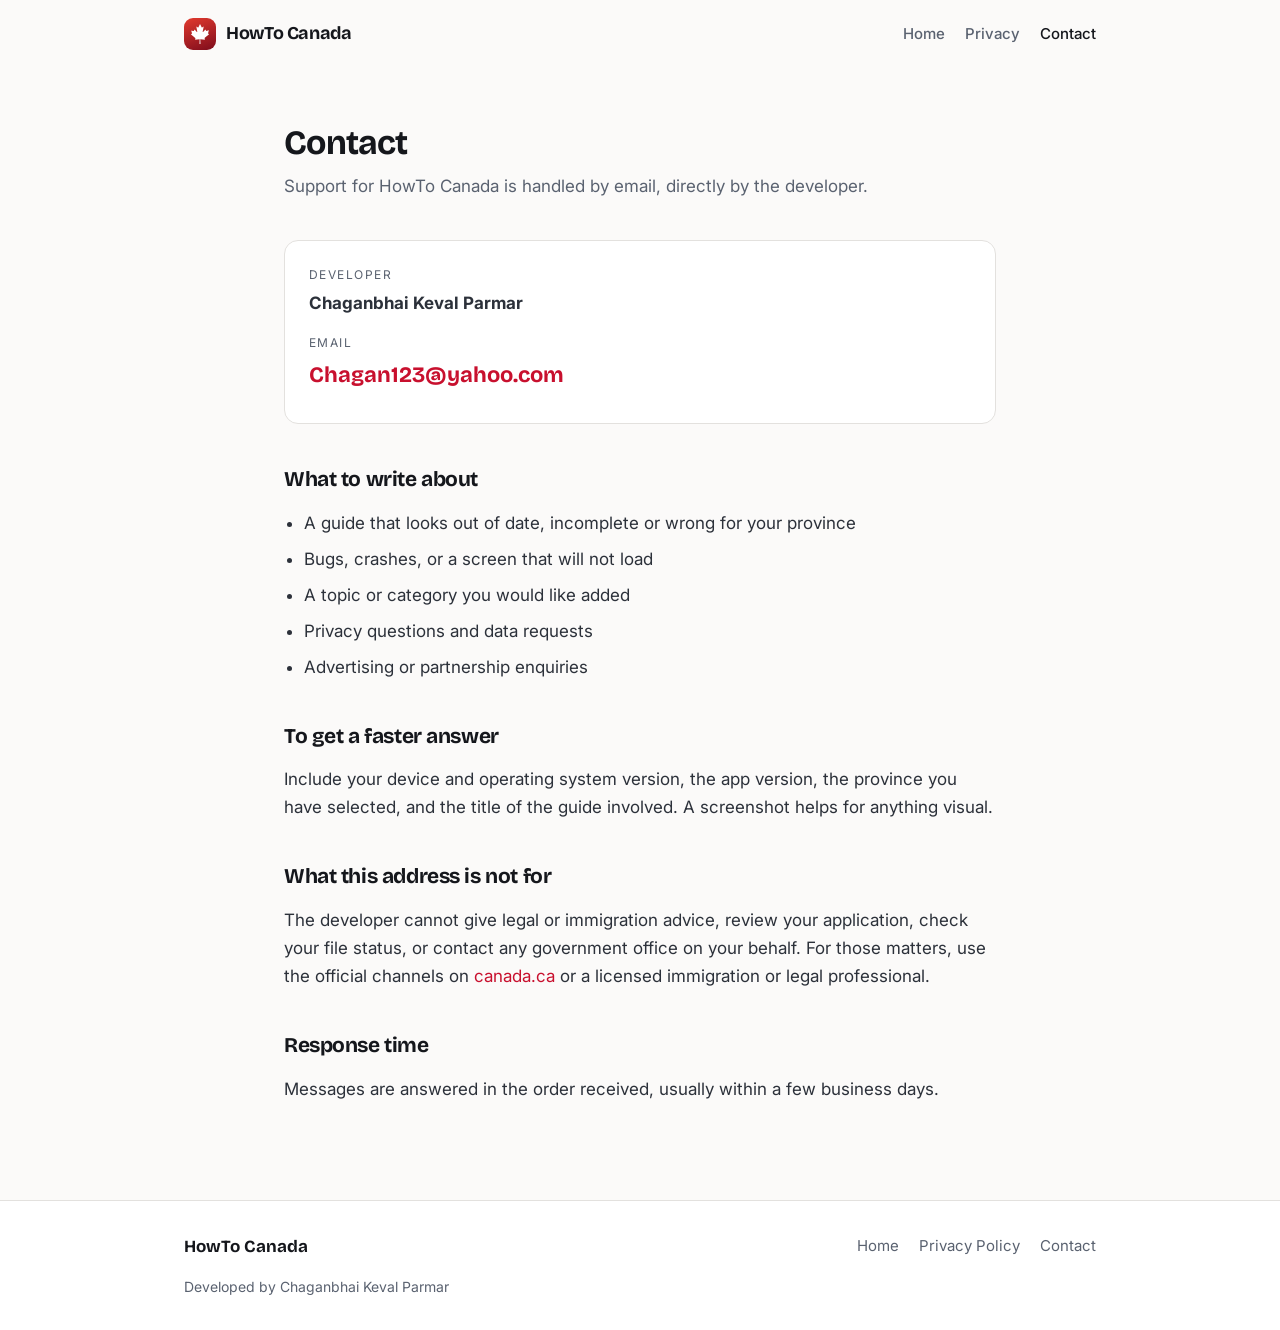
==== howtocanada/contact.html @ 1ece1f9c "Add files via upload" ====
<!DOCTYPE html>
<html lang="en">
<head>
<meta charset="utf-8">
<meta name="viewport" content="width=device-width, initial-scale=1">
<title>Contact — HowTo Canada</title>
<meta name="description" content="How to reach the developer of the HowTo Canada app.">
<link rel="icon" href="assets/favicon-32.png" sizes="32x32">
<link rel="icon" href="assets/favicon-192.png" sizes="192x192">
<link rel="apple-touch-icon" href="assets/apple-touch-icon-180.png">
<link rel="stylesheet" href="style.css">
</head>
<body>

<header class="topbar">
  <a class="brand" href="index.html">
    <span class="mark" aria-hidden="true">
      <svg viewBox="187.92 95.16 255.05 278.83"><path d="M201 232l-13.3 4.4 61.4 54c4.7 13.7-1.6 17.8-5.6 25l66.6-8.4-1.6 67 13.9-.3-3.1-66.6 66.7 8c-4.1-8.7-7.8-13.3-4-27.2l61.3-51-10.7-4c-8.8-6.8 3.8-32.6 5.6-48.9 0 0-35.7 12.3-38 5.8l-9.2-17.5-32.6 35.8c-3.5.9-5-.5-5.9-3.5l15-74.8-23.8 13.4q-3.2 1.3-5.2-2.2l-23-46-23.6 47.8q-2.8 2.5-5 .7L264 130.8l13.7 74.1c-1.1 3-3.7 3.8-6.7 2.2l-31.2-35.3c-4 6.5-6.8 17.1-12.2 19.5s-23.5-4.5-35.6-7c4.2 14.8 17 39.6 9 47.7"/></svg>
    </span>
    <span class="brandtext">HowTo&nbsp;Canada</span>
  </a>
  <nav>
    <a href="index.html">Home</a>
    <a href="privacy-policy.html">Privacy</a>
    <a href="contact.html" class="current">Contact</a>
  </nav>
</header>

<article class="page">

<h1>Contact</h1>
<p class="sub">Support for HowTo Canada is handled by email, directly by the developer.</p>

<div class="card">
  <p class="label">Developer</p>
  <p><strong>Chaganbhai Keval Parmar</strong></p>
  <p class="label" style="margin-top:16px">Email</p>
  <p class="mail"><a href="mailto:Chagan123@yahoo.com">Chagan123@yahoo.com</a></p>
</div>

<h2>What to write about</h2>
<ul>
  <li>A guide that looks out of date, incomplete or wrong for your province</li>
  <li>Bugs, crashes, or a screen that will not load</li>
  <li>A topic or category you would like added</li>
  <li>Privacy questions and data requests</li>
  <li>Advertising or partnership enquiries</li>
</ul>

<h2>To get a faster answer</h2>
<p>Include your device and operating system version, the app version, the province you have selected, and the title of the guide involved. A screenshot helps for anything visual.</p>

<h2>What this address is not for</h2>
<p>The developer cannot give legal or immigration advice, review your application, check your file status, or contact any government office on your behalf. For those matters, use the official channels on <a href="https://www.canada.ca" rel="noopener">canada.ca</a> or a licensed immigration or legal professional.</p>

<h2>Response time</h2>
<p>Messages are answered in the order received, usually within a few business days.</p>

</article>

<footer>
  <div class="foot-inner">
    <p class="foot-brand">HowTo Canada</p>
    <nav class="foot-nav">
      <a href="index.html">Home</a>
      <a href="privacy-policy.html">Privacy Policy</a>
      <a href="contact.html">Contact</a>
    </nav>
    <p class="foot-dev">Developed by Chaganbhai Keval Parmar</p>
  </div>
</footer>

</body>
</html>
---- howtocanada/style.css ----
@import url('https://fonts.googleapis.com/css2?family=Bricolage+Grotesque:opsz,wght@12..96,500;12..96,700;12..96,800&family=Inter:wght@400;500;600&display=swap');

:root{
  --red:#C8102E;
  --red-deep:#7E0C1C;
  --ink:#15171C;
  --slate:#5A6270;
  --paper:#FBFAF9;
  --line:#E3E1DE;
  --amber:#FFF5D6;
  --amber-ink:#7A5300;
  --wrap:960px;
}

*{box-sizing:border-box}
html{scroll-behavior:smooth}
body{
  margin:0;background:var(--paper);color:var(--ink);
  font-family:'Inter',system-ui,-apple-system,'Segoe UI',sans-serif;
  font-size:17px;line-height:1.65;-webkit-font-smoothing:antialiased;
}
h1,h2,h3{font-family:'Bricolage Grotesque','Inter',sans-serif;line-height:1.12;letter-spacing:-.02em;margin:0}
a{color:var(--red);text-decoration:none}
a:hover{text-decoration:underline}
a:focus-visible,button:focus-visible{outline:3px solid var(--red);outline-offset:3px;border-radius:4px}

/* header */
.topbar{
  display:flex;align-items:center;justify-content:space-between;gap:16px;
  max-width:var(--wrap);margin:0 auto;padding:18px 24px;
}
.brand{display:flex;align-items:center;gap:10px;color:var(--ink);font-weight:700}
.brand:hover{text-decoration:none}
.mark{width:32px;height:32px;border-radius:9px;background:linear-gradient(160deg,#E23A2E,var(--red-deep));display:grid;place-items:center;flex:none}
.mark svg{width:20px;height:20px;fill:#fff}
.brandtext{font-family:'Bricolage Grotesque',sans-serif;font-size:18px;letter-spacing:-.02em}
.topbar nav{display:flex;gap:20px;font-size:15px;font-weight:500}
.topbar nav a{color:var(--slate)}
.topbar nav a.current{color:var(--ink)}

/* hero */
.hero{background:linear-gradient(165deg,#D8291D 0%,var(--red) 45%,var(--red-deep) 100%);color:#fff;padding:72px 24px 64px}
.hero-inner{max-width:var(--wrap);margin:0 auto}
.eyebrow{margin:0 0 18px;font-size:13px;letter-spacing:.14em;text-transform:uppercase;color:rgba(255,255,255,.78);font-weight:600}
.hero h1{font-size:clamp(32px,5.4vw,54px);font-weight:800;max-width:17ch}
.lede{margin:22px 0 0;max-width:60ch;font-size:19px;color:rgba(255,255,255,.92)}
.stats{display:flex;flex-wrap:wrap;gap:36px;margin-top:40px;padding-top:28px;border-top:1px solid rgba(255,255,255,.25)}
.stats div{display:flex;flex-direction:column}
.stats b{font-family:'Bricolage Grotesque',sans-serif;font-size:30px;font-weight:700}
.stats span{font-size:13px;letter-spacing:.08em;text-transform:uppercase;color:rgba(255,255,255,.75)}

/* sections */
main{max-width:var(--wrap);margin:0 auto;padding:0 24px}
.band{padding:64px 0}
.band.alt{border-top:1px solid var(--line)}
.band h2,.notice h2,.page h1{font-size:clamp(24px,3.4vw,34px);font-weight:700}
.band h2{margin-bottom:32px}
.grid{display:grid;grid-template-columns:repeat(auto-fit,minmax(250px,1fr));gap:28px}
.grid h3{font-size:19px;font-weight:700;margin-bottom:8px}
.grid p{margin:0;color:var(--slate);font-size:16px}
.prose{max-width:64ch;color:var(--slate)}

.notice{max-width:var(--wrap);margin:0 auto 72px;padding:26px;background:var(--amber);border-radius:14px;}
.notice h2{font-size:18px;margin-bottom:8px;color:var(--amber-ink)}
.notice p{margin:0;color:var(--amber-ink);font-size:15.5px}
.notice a{color:var(--amber-ink);text-decoration:underline}

/* content pages */
.page{max-width:760px;margin:0 auto;padding:56px 24px 80px}
.page h1{margin-bottom:10px}
.page .sub{color:var(--slate);margin:0 0 40px}
.page h2{font-size:21px;font-weight:700;margin:44px 0 12px}
.page h3{font-size:17px;font-weight:700;margin:26px 0 8px}
.page p,.page li{color:#2C313A}
.page ul{padding-left:20px}
.page li{margin-bottom:8px}
.card{border:1px solid var(--line);border-radius:14px;padding:24px;background:#fff;margin:28px 0}
.card p{margin:0 0 6px}
.card .label{font-size:12px;letter-spacing:.12em;text-transform:uppercase;color:var(--slate);margin-bottom:4px}
.mail{font-family:'Bricolage Grotesque',sans-serif;font-size:22px;font-weight:700;word-break:break-all}

/* footer */
footer{border-top:1px solid var(--line);background:#fff}
.foot-inner{max-width:var(--wrap);margin:0 auto;padding:32px 24px;display:flex;flex-wrap:wrap;gap:14px 32px;align-items:center;justify-content:space-between}
.foot-brand{font-family:'Bricolage Grotesque',sans-serif;font-weight:700;margin:0}
.foot-nav{display:flex;gap:20px;font-size:15px}
.foot-nav a{color:var(--slate)}
.foot-dev{margin:0;font-size:14px;color:var(--slate);width:100%}

@media (prefers-reduced-motion:reduce){html{scroll-behavior:auto}*{animation:none!important;transition:none!important}}
@media (max-width:600px){
  .hero{padding:52px 20px 48px}
  .stats{gap:24px}
  body{font-size:16px}
}
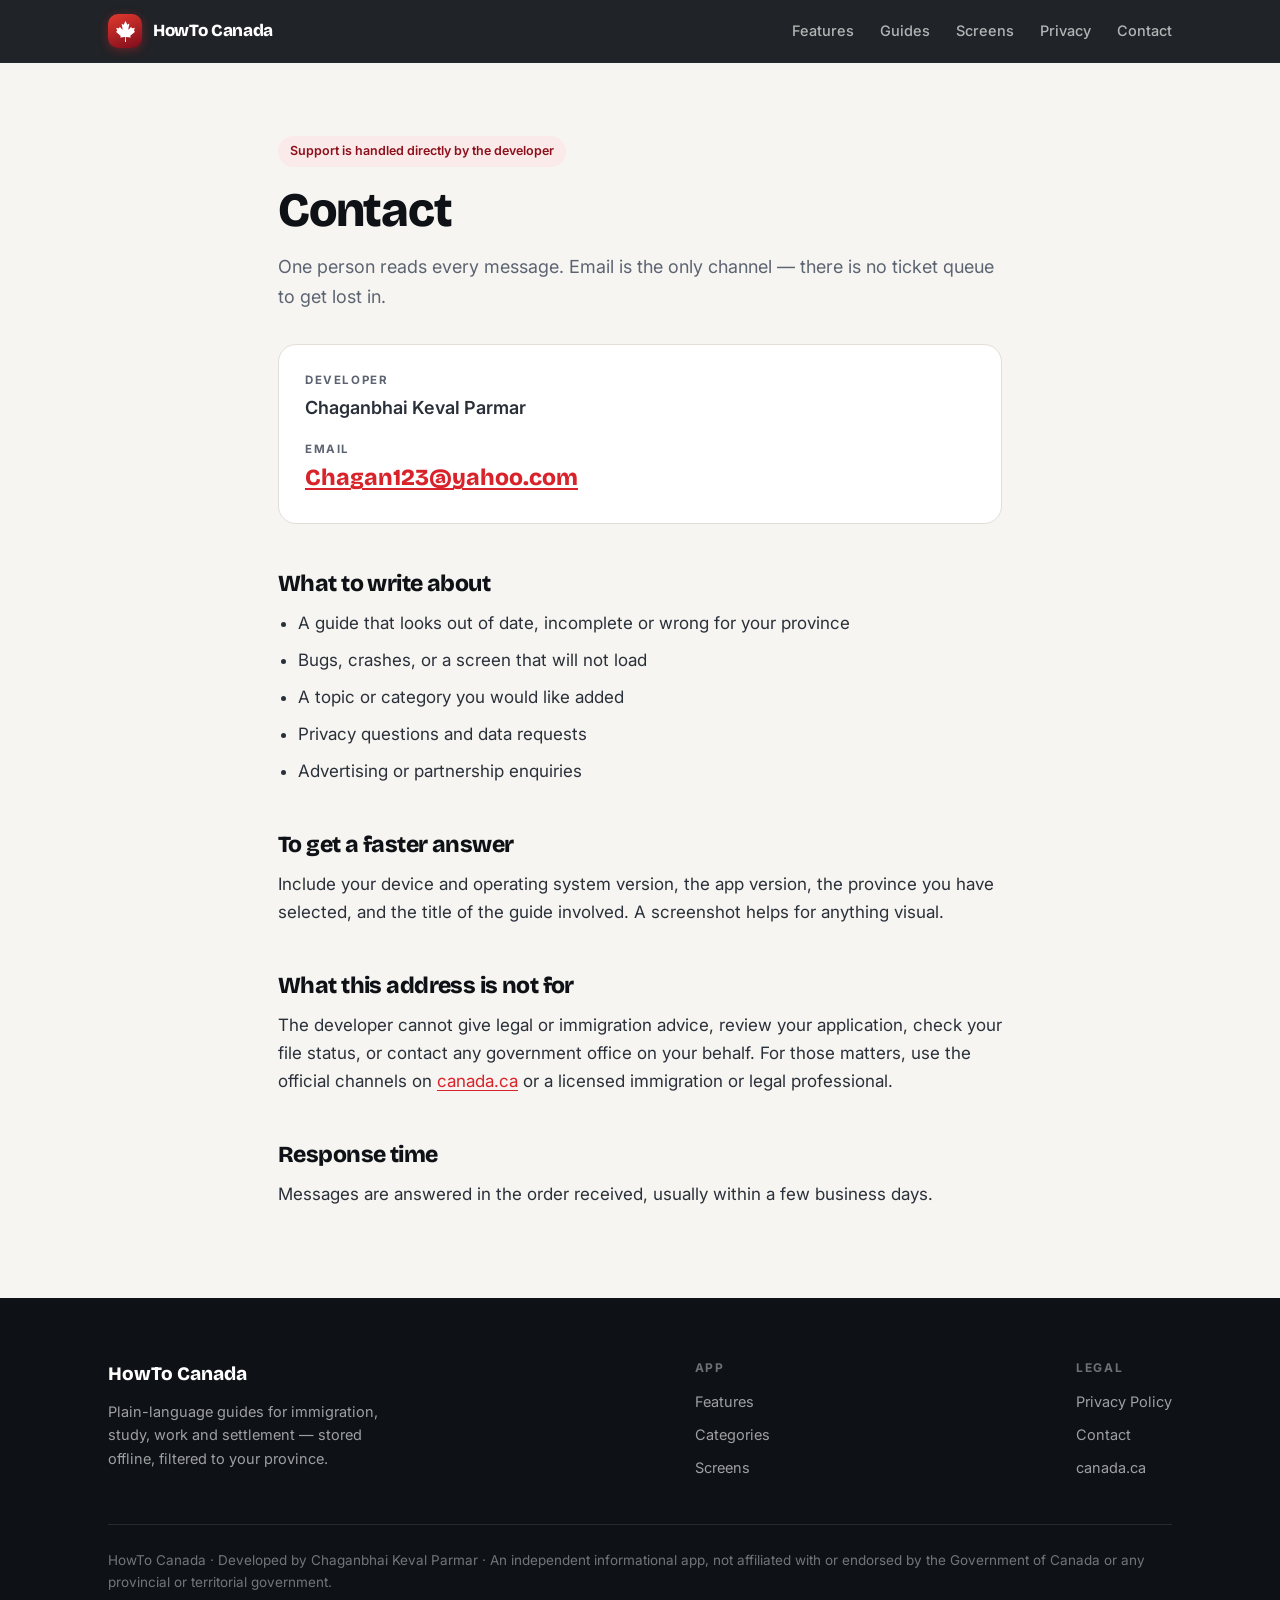
==== commit ccfa7c6d: "Add files via upload" ====
--- a/howtocanada/contact.html
+++ b/howtocanada/contact.html
@@ -5,36 +5,37 @@
 <meta name="viewport" content="width=device-width, initial-scale=1">
 <title>Contact — HowTo Canada</title>
 <meta name="description" content="How to reach the developer of the HowTo Canada app.">
+<meta name="theme-color" content="#0E1116">
 <link rel="icon" href="assets/favicon-32.png" sizes="32x32">
 <link rel="icon" href="assets/favicon-192.png" sizes="192x192">
 <link rel="apple-touch-icon" href="assets/apple-touch-icon-180.png">
 <link rel="stylesheet" href="style.css">
 </head>
 <body>
+<header class="nav">
+  <div class="nav-in">
+    <a class="brand" href="index.html">
+      <span class="mark" aria-hidden="true"><svg viewBox="187.92 95.16 255.05 278.83"><path d="M201 232l-13.3 4.4 61.4 54c4.7 13.7-1.6 17.8-5.6 25l66.6-8.4-1.6 67 13.9-.3-3.1-66.6 66.7 8c-4.1-8.7-7.8-13.3-4-27.2l61.3-51-10.7-4c-8.8-6.8 3.8-32.6 5.6-48.9 0 0-35.7 12.3-38 5.8l-9.2-17.5-32.6 35.8c-3.5.9-5-.5-5.9-3.5l15-74.8-23.8 13.4q-3.2 1.3-5.2-2.2l-23-46-23.6 47.8q-2.8 2.5-5 .7L264 130.8l13.7 74.1c-1.1 3-3.7 3.8-6.7 2.2l-31.2-35.3c-4 6.5-6.8 17.1-12.2 19.5s-23.5-4.5-35.6-7c4.2 14.8 17 39.6 9 47.7"/></svg></span>
+      <span class="brandtext">HowTo&nbsp;Canada</span>
+    </a>
+    <nav class="nav-links">
+      <a href="index.html#features">Features</a>
+      <a href="index.html#categories">Guides</a>
+      <a href="index.html#screens">Screens</a>
+      <a href="privacy-policy.html">Privacy</a>
+      <a href="contact.html">Contact</a>
+    </nav>
+  </div>
+</header>
+<article class="doc">
+<span class="tag">Support is handled directly by the developer</span>
+<h1>Contact</h1>
+<p class="sub">One person reads every message. Email is the only channel — there is no ticket queue to get lost in.</p>
 
-<header class="topbar">
-  <a class="brand" href="index.html">
-    <span class="mark" aria-hidden="true">
-      <svg viewBox="187.92 95.16 255.05 278.83"><path d="M201 232l-13.3 4.4 61.4 54c4.7 13.7-1.6 17.8-5.6 25l66.6-8.4-1.6 67 13.9-.3-3.1-66.6 66.7 8c-4.1-8.7-7.8-13.3-4-27.2l61.3-51-10.7-4c-8.8-6.8 3.8-32.6 5.6-48.9 0 0-35.7 12.3-38 5.8l-9.2-17.5-32.6 35.8c-3.5.9-5-.5-5.9-3.5l15-74.8-23.8 13.4q-3.2 1.3-5.2-2.2l-23-46-23.6 47.8q-2.8 2.5-5 .7L264 130.8l13.7 74.1c-1.1 3-3.7 3.8-6.7 2.2l-31.2-35.3c-4 6.5-6.8 17.1-12.2 19.5s-23.5-4.5-35.6-7c4.2 14.8 17 39.6 9 47.7"/></svg>
-    </span>
-    <span class="brandtext">HowTo&nbsp;Canada</span>
-  </a>
-  <nav>
-    <a href="index.html">Home</a>
-    <a href="privacy-policy.html">Privacy</a>
-    <a href="contact.html" class="current">Contact</a>
-  </nav>
-</header>
-
-<article class="page">
-
-<h1>Contact</h1>
-<p class="sub">Support for HowTo Canada is handled by email, directly by the developer.</p>
-
-<div class="card">
-  <p class="label">Developer</p>
-  <p><strong>Chaganbhai Keval Parmar</strong></p>
-  <p class="label" style="margin-top:16px">Email</p>
+<div class="docbox">
+  <p class="k">Developer</p>
+  <p class="v">Chaganbhai Keval Parmar</p>
+  <p class="k" style="margin-top:18px">Email</p>
   <p class="mail"><a href="mailto:Chagan123@yahoo.com">Chagan123@yahoo.com</a></p>
 </div>
 
@@ -55,20 +56,44 @@
 
 <h2>Response time</h2>
 <p>Messages are answered in the order received, usually within a few business days.</p>
-
 </article>
-
 <footer>
-  <div class="foot-inner">
-    <p class="foot-brand">HowTo Canada</p>
-    <nav class="foot-nav">
-      <a href="index.html">Home</a>
-      <a href="privacy-policy.html">Privacy Policy</a>
-      <a href="contact.html">Contact</a>
-    </nav>
-    <p class="foot-dev">Developed by Chaganbhai Keval Parmar</p>
+  <div class="wrap">
+    <div class="foot">
+      <div style="max-width:280px">
+        <p class="brand" style="font-family:'Bricolage Grotesque';font-weight:800;font-size:19px">HowTo Canada</p>
+        <p>Plain-language guides for immigration, study, work and settlement — stored offline, filtered to your province.</p>
+      </div>
+      <div>
+        <h5>App</h5>
+        <nav>
+          <a href="index.html#features">Features</a>
+          <a href="index.html#categories">Categories</a>
+          <a href="index.html#screens">Screens</a>
+        </nav>
+      </div>
+      <div>
+        <h5>Legal</h5>
+        <nav>
+          <a href="privacy-policy.html">Privacy Policy</a>
+          <a href="contact.html">Contact</a>
+          <a href="https://www.canada.ca" rel="noopener">canada.ca</a>
+        </nav>
+      </div>
+    </div>
+    <p class="foot-bottom">HowTo Canada &middot; Developed by Chaganbhai Keval Parmar &middot; An independent informational app, not affiliated with or endorsed by the Government of Canada or any provincial or territorial government.</p>
   </div>
-</footer>
-
+</footer><script>
+(function(){
+  var els=document.querySelectorAll('.rv');
+  if(!('IntersectionObserver' in window)||matchMedia('(prefers-reduced-motion:reduce)').matches){
+    els.forEach(function(e){e.classList.add('in')});return;
+  }
+  var io=new IntersectionObserver(function(en){
+    en.forEach(function(x){if(x.isIntersecting){x.target.classList.add('in');io.unobserve(x.target)}})
+  },{rootMargin:'0px 0px -60px 0px'});
+  els.forEach(function(e){io.observe(e)});
+})();
+</script>
 </body>
 </html>
--- a/howtocanada/style.css
+++ b/howtocanada/style.css
@@ -1,95 +1,178 @@
-@import url('https://fonts.googleapis.com/css2?family=Bricolage+Grotesque:opsz,wght@12..96,500;12..96,700;12..96,800&family=Inter:wght@400;500;600&display=swap');
+@import url('https://fonts.googleapis.com/css2?family=Bricolage+Grotesque:opsz,wght@12..96,600;12..96,800&family=Inter:wght@400;500;600;700&display=swap');
 
 :root{
-  --red:#C8102E;
-  --red-deep:#7E0C1C;
-  --ink:#15171C;
-  --slate:#5A6270;
-  --paper:#FBFAF9;
-  --line:#E3E1DE;
-  --amber:#FFF5D6;
-  --amber-ink:#7A5300;
-  --wrap:960px;
+  --ink:#0E1116;
+  --ink-2:#171C24;
+  --paper:#F7F5F1;
+  --card:#FFFFFF;
+  --red:#D8232A;
+  --red-deep:#8C0F1B;
+  --red-tint:#FBEAEA;
+  --slate:#5C6472;
+  --line:#E2DED7;
+  --line-dark:#242A33;
+  --amber:#FFF3D4;
+  --amber-ink:#6E4E00;
+  --wrap:1120px;
+  --r:18px;
 }
 
 *{box-sizing:border-box}
 html{scroll-behavior:smooth}
 body{
   margin:0;background:var(--paper);color:var(--ink);
-  font-family:'Inter',system-ui,-apple-system,'Segoe UI',sans-serif;
+  font-family:'Inter',system-ui,-apple-system,sans-serif;
   font-size:17px;line-height:1.65;-webkit-font-smoothing:antialiased;
+  overflow-x:hidden;
 }
-h1,h2,h3{font-family:'Bricolage Grotesque','Inter',sans-serif;line-height:1.12;letter-spacing:-.02em;margin:0}
-a{color:var(--red);text-decoration:none}
-a:hover{text-decoration:underline}
-a:focus-visible,button:focus-visible{outline:3px solid var(--red);outline-offset:3px;border-radius:4px}
+h1,h2,h3,h4{font-family:'Bricolage Grotesque','Inter',sans-serif;line-height:1.08;letter-spacing:-.025em;margin:0;font-weight:800}
+p{margin:0}
+a{color:inherit;text-decoration:none}
+img{display:block;max-width:100%}
+:focus-visible{outline:3px solid var(--red);outline-offset:3px;border-radius:6px}
 
-/* header */
-.topbar{
-  display:flex;align-items:center;justify-content:space-between;gap:16px;
-  max-width:var(--wrap);margin:0 auto;padding:18px 24px;
+.wrap{max-width:var(--wrap);margin:0 auto;padding:0 28px}
+.eyebrow{font-size:12px;letter-spacing:.18em;text-transform:uppercase;font-weight:700;color:var(--red)}
+.eyebrow.pale{color:rgba(255,255,255,.6)}
+
+/* ---------- nav ---------- */
+.nav{position:sticky;top:0;z-index:60;background:rgba(14,17,22,.92);backdrop-filter:blur(14px);border-bottom:1px solid var(--line-dark)}
+.nav-in{max-width:var(--wrap);margin:0 auto;padding:14px 28px;display:flex;align-items:center;justify-content:space-between;gap:20px}
+.brand{display:flex;align-items:center;gap:11px;color:#fff}
+.mark{width:34px;height:34px;border-radius:10px;background:linear-gradient(160deg,#E23A2E,#7E0C1C);display:grid;place-items:center;flex:none;box-shadow:0 2px 10px rgba(216,35,42,.4)}
+.mark svg{width:21px;height:21px;fill:#fff}
+.brandtext{font-family:'Bricolage Grotesque',sans-serif;font-weight:800;font-size:17px;letter-spacing:-.02em}
+.nav-links{display:flex;gap:26px;font-size:14.5px;font-weight:500;color:rgba(255,255,255,.66)}
+.nav-links a:hover{color:#fff}
+.nav-links a.on{color:#fff}
+@media(max-width:760px){.nav-links{gap:16px;font-size:13px}.brandtext{display:none}}
+
+/* ---------- hero ---------- */
+.hero{position:relative;background:var(--ink);color:#fff;overflow:hidden;padding:88px 0 0}
+.hero .leaf-bg{position:absolute;right:-14%;top:-18%;width:820px;color:#fff;opacity:.035;pointer-events:none}
+.hero .leaf-bg svg{width:100%;height:auto;fill:currentColor}
+.hero-grid{display:grid;grid-template-columns:1.05fr .95fr;gap:56px;align-items:center;position:relative}
+.hero h1{font-size:clamp(38px,5.6vw,66px);margin:20px 0 0;max-width:14ch}
+.hero h1 em{font-style:normal;color:var(--red);}
+.hero .lede{margin-top:22px;font-size:19px;color:rgba(255,255,255,.72);max-width:46ch}
+.pill{display:inline-flex;align-items:center;gap:9px;background:rgba(216,35,42,.15);border:1px solid rgba(216,35,42,.4);color:#FFB3B3;padding:7px 15px;border-radius:999px;font-size:13px;font-weight:600}
+.dot{width:7px;height:7px;border-radius:50%;background:var(--red);box-shadow:0 0 0 4px rgba(216,35,42,.25)}
+.cta-row{display:flex;flex-wrap:wrap;gap:12px;margin-top:34px}
+.btn{display:inline-flex;align-items:center;gap:9px;padding:14px 24px;border-radius:12px;font-weight:600;font-size:15.5px;transition:transform .15s ease,background .15s ease}
+.btn-primary{background:var(--red);color:#fff}
+.btn-primary:hover{background:#ef3239;transform:translateY(-1px)}
+.btn-ghost{border:1px solid rgba(255,255,255,.22);color:#fff}
+.btn-ghost:hover{background:rgba(255,255,255,.08)}
+.hero-stats{display:flex;gap:40px;margin-top:46px;padding-top:26px;border-top:1px solid rgba(255,255,255,.13);flex-wrap:wrap}
+.hero-stats b{display:block;font-family:'Bricolage Grotesque',sans-serif;font-size:32px;font-weight:800;letter-spacing:-.03em}
+.hero-stats span{font-size:12.5px;letter-spacing:.09em;text-transform:uppercase;color:rgba(255,255,255,.5)}
+
+.phones{position:relative;height:560px}
+.phone{position:absolute;border-radius:34px;overflow:hidden;border:8px solid #1E242D;box-shadow:0 40px 80px -20px rgba(0,0,0,.75);background:#000}
+.phone img{width:100%}
+.phone.a{width:250px;left:6%;top:40px;transform:rotate(-5deg)}
+.phone.b{width:250px;right:2%;top:0;transform:rotate(4deg);z-index:2}
+@media(max-width:960px){
+  .hero-grid{grid-template-columns:1fr;gap:24px}
+  .phones{height:430px;margin:0 auto;max-width:540px;width:100%}
+  .phone.a{width:200px;left:8%;top:20px}
+  .phone.b{width:200px;right:8%;top:0}
 }
-.brand{display:flex;align-items:center;gap:10px;color:var(--ink);font-weight:700}
-.brand:hover{text-decoration:none}
-.mark{width:32px;height:32px;border-radius:9px;background:linear-gradient(160deg,#E23A2E,var(--red-deep));display:grid;place-items:center;flex:none}
-.mark svg{width:20px;height:20px;fill:#fff}
-.brandtext{font-family:'Bricolage Grotesque',sans-serif;font-size:18px;letter-spacing:-.02em}
-.topbar nav{display:flex;gap:20px;font-size:15px;font-weight:500}
-.topbar nav a{color:var(--slate)}
-.topbar nav a.current{color:var(--ink)}
+@media(max-width:520px){
+  .phones{height:360px}
+  .phone.a,.phone.b{width:165px}
+}
 
-/* hero */
-.hero{background:linear-gradient(165deg,#D8291D 0%,var(--red) 45%,var(--red-deep) 100%);color:#fff;padding:72px 24px 64px}
-.hero-inner{max-width:var(--wrap);margin:0 auto}
-.eyebrow{margin:0 0 18px;font-size:13px;letter-spacing:.14em;text-transform:uppercase;color:rgba(255,255,255,.78);font-weight:600}
-.hero h1{font-size:clamp(32px,5.4vw,54px);font-weight:800;max-width:17ch}
-.lede{margin:22px 0 0;max-width:60ch;font-size:19px;color:rgba(255,255,255,.92)}
-.stats{display:flex;flex-wrap:wrap;gap:36px;margin-top:40px;padding-top:28px;border-top:1px solid rgba(255,255,255,.25)}
-.stats div{display:flex;flex-direction:column}
-.stats b{font-family:'Bricolage Grotesque',sans-serif;font-size:30px;font-weight:700}
-.stats span{font-size:13px;letter-spacing:.08em;text-transform:uppercase;color:rgba(255,255,255,.75)}
+/* ---------- sections ---------- */
+section{position:relative}
+.sec{padding:96px 0}
+.sec-dark{background:var(--ink);color:#fff}
+.sec-head{max-width:680px;margin-bottom:52px}
+.sec-head h2{font-size:clamp(28px,4vw,44px);margin-top:14px}
+.sec-head p{margin-top:16px;color:var(--slate);font-size:18px}
+.sec-dark .sec-head p{color:rgba(255,255,255,.62)}
 
-/* sections */
-main{max-width:var(--wrap);margin:0 auto;padding:0 24px}
-.band{padding:64px 0}
-.band.alt{border-top:1px solid var(--line)}
-.band h2,.notice h2,.page h1{font-size:clamp(24px,3.4vw,34px);font-weight:700}
-.band h2{margin-bottom:32px}
-.grid{display:grid;grid-template-columns:repeat(auto-fit,minmax(250px,1fr));gap:28px}
-.grid h3{font-size:19px;font-weight:700;margin-bottom:8px}
-.grid p{margin:0;color:var(--slate);font-size:16px}
-.prose{max-width:64ch;color:var(--slate)}
+/* features */
+.feat{display:grid;grid-template-columns:repeat(auto-fit,minmax(268px,1fr));gap:20px}
+.f{background:var(--card);border:1px solid var(--line);border-radius:var(--r);padding:28px;transition:transform .2s ease,box-shadow .2s ease}
+.f:hover{transform:translateY(-3px);box-shadow:0 14px 34px -18px rgba(0,0,0,.28)}
+.f .ic{width:42px;height:42px;border-radius:12px;background:var(--red-tint);color:var(--red);display:grid;place-items:center;font-size:20px;margin-bottom:16px}
+.f h3{font-size:19px;margin-bottom:8px}
+.f p{color:var(--slate);font-size:15.5px}
 
-.notice{max-width:var(--wrap);margin:0 auto 72px;padding:26px;background:var(--amber);border-radius:14px;}
-.notice h2{font-size:18px;margin-bottom:8px;color:var(--amber-ink)}
-.notice p{margin:0;color:var(--amber-ink);font-size:15.5px}
-.notice a{color:var(--amber-ink);text-decoration:underline}
+/* categories */
+.cats{display:grid;grid-template-columns:repeat(auto-fit,minmax(180px,1fr));gap:14px}
+.cat{border-radius:16px;padding:20px 18px 18px;color:#fff;min-height:118px;display:flex;flex-direction:column;justify-content:flex-end;position:relative;overflow:hidden}
+.cat b{font-family:'Bricolage Grotesque',sans-serif;font-size:18px;font-weight:800;letter-spacing:-.02em}
+.cat span{font-size:12.5px;opacity:.8;margin-top:2px}
+.cat i{position:absolute;top:16px;left:18px;font-style:normal;font-size:19px;opacity:.9}
+
+/* province switcher — signature */
+.sw{display:grid;grid-template-columns:1fr 1fr;gap:44px;align-items:start}
+.chips{display:flex;flex-wrap:wrap;gap:9px;margin-top:26px}
+.chip{border:1px solid rgba(255,255,255,.2);background:transparent;color:rgba(255,255,255,.8);padding:9px 16px;border-radius:999px;font:inherit;font-size:14px;font-weight:500;cursor:pointer;transition:.15s}
+.chip:hover{border-color:rgba(255,255,255,.45);color:#fff}
+.chip[aria-pressed="true"]{background:var(--red);border-color:var(--red);color:#fff;font-weight:600}
+.panel{background:var(--ink-2);border:1px solid var(--line-dark);border-radius:20px;padding:30px}
+.panel .pname{font-family:'Bricolage Grotesque',sans-serif;font-size:26px;font-weight:800;letter-spacing:-.02em}
+.rows{margin-top:22px;display:grid;gap:2px}
+.row{padding:15px 0;border-top:1px solid var(--line-dark);display:grid;grid-template-columns:150px 1fr;gap:14px;align-items:baseline}
+.row dt{font-size:12px;letter-spacing:.1em;text-transform:uppercase;color:rgba(255,255,255,.42);font-weight:600}
+.row dd{margin:0;font-size:16px;color:#fff}
+@media(max-width:860px){.sw{grid-template-columns:1fr;gap:28px}.row{grid-template-columns:1fr;gap:3px}}
+
+/* screens strip */
+.strip{display:flex;gap:20px;overflow-x:auto;padding:6px 28px 26px;scroll-snap-type:x mandatory;-webkit-overflow-scrolling:touch}
+.strip::-webkit-scrollbar{height:7px}
+.strip::-webkit-scrollbar-thumb{background:var(--line);border-radius:9px}
+.shot{flex:none;width:216px;scroll-snap-align:center}
+.shot img{border-radius:22px;border:1px solid var(--line);box-shadow:0 18px 40px -22px rgba(0,0,0,.4)}
+.shot figcaption{margin-top:12px;font-size:13.5px;color:var(--slate);text-align:center}
+
+/* steps */
+.steps{counter-reset:s;display:grid;grid-template-columns:repeat(auto-fit,minmax(230px,1fr));gap:22px}
+.step{position:relative;padding-top:22px;border-top:2px solid var(--ink)}
+.step::before{counter-increment:s;content:counter(s,decimal-leading-zero);font-family:'Bricolage Grotesque',sans-serif;font-size:13px;font-weight:800;color:var(--red);letter-spacing:.06em}
+.step h4{font-size:17.5px;margin:6px 0 7px}
+.step p{color:var(--slate);font-size:15px}
+
+/* notice + footer */
+.notice{background:var(--amber);border-radius:var(--r);padding:28px 30px;display:flex;gap:18px;align-items:flex-start}
+.notice .ic{font-size:22px;line-height:1}
+.notice h3{font-size:17px;color:var(--amber-ink);margin-bottom:7px}
+.notice p{color:var(--amber-ink);font-size:15.5px}
+.notice a{text-decoration:underline}
+
+footer{background:var(--ink);color:rgba(255,255,255,.6);padding:60px 0 40px;font-size:14.5px}
+.foot{display:flex;flex-wrap:wrap;gap:26px 44px;justify-content:space-between;align-items:flex-start}
+.foot .brand{color:#fff;margin-bottom:10px}
+.foot nav{display:flex;flex-direction:column;gap:9px}
+.foot nav a:hover{color:#fff}
+.foot h5{font-size:12px;letter-spacing:.14em;text-transform:uppercase;color:rgba(255,255,255,.4);margin:0 0 12px;font-family:'Inter';font-weight:700}
+.foot-bottom{margin-top:44px;padding-top:24px;border-top:1px solid var(--line-dark);font-size:13.5px;color:rgba(255,255,255,.42)}
 
 /* content pages */
-.page{max-width:760px;margin:0 auto;padding:56px 24px 80px}
-.page h1{margin-bottom:10px}
-.page .sub{color:var(--slate);margin:0 0 40px}
-.page h2{font-size:21px;font-weight:700;margin:44px 0 12px}
-.page h3{font-size:17px;font-weight:700;margin:26px 0 8px}
-.page p,.page li{color:#2C313A}
-.page ul{padding-left:20px}
-.page li{margin-bottom:8px}
-.card{border:1px solid var(--line);border-radius:14px;padding:24px;background:#fff;margin:28px 0}
-.card p{margin:0 0 6px}
-.card .label{font-size:12px;letter-spacing:.12em;text-transform:uppercase;color:var(--slate);margin-bottom:4px}
-.mail{font-family:'Bricolage Grotesque',sans-serif;font-size:22px;font-weight:700;word-break:break-all}
+.doc{max-width:780px;margin:0 auto;padding:72px 28px 90px}
+.doc h1{font-size:clamp(32px,5vw,48px)}
+.doc .sub{color:var(--slate);margin:16px 0 0;font-size:18px}
+.doc h2{font-size:23px;margin:48px 0 12px}
+.doc h3{font-size:17.5px;margin:28px 0 8px}
+.doc p,.doc li{color:#2A303A}
+.doc ul{padding-left:20px;margin:12px 0}
+.doc li{margin-bottom:9px}
+.doc a{color:var(--red);text-decoration:underline;text-underline-offset:3px}
+.docbox{background:var(--card);border:1px solid var(--line);border-radius:var(--r);padding:26px;margin:32px 0}
+.docbox .k{font-size:11.5px;letter-spacing:.14em;text-transform:uppercase;color:var(--slate);font-weight:700}
+.docbox .v{font-size:18px;font-weight:600;margin-top:3px}
+.docbox .mail{font-family:'Bricolage Grotesque',sans-serif;font-size:23px;font-weight:800;word-break:break-all;color:var(--red)}
+.tag{display:inline-block;background:var(--red-tint);color:var(--red-deep);font-size:12.5px;font-weight:600;padding:5px 12px;border-radius:999px;margin-bottom:18px}
 
-/* footer */
-footer{border-top:1px solid var(--line);background:#fff}
-.foot-inner{max-width:var(--wrap);margin:0 auto;padding:32px 24px;display:flex;flex-wrap:wrap;gap:14px 32px;align-items:center;justify-content:space-between}
-.foot-brand{font-family:'Bricolage Grotesque',sans-serif;font-weight:700;margin:0}
-.foot-nav{display:flex;gap:20px;font-size:15px}
-.foot-nav a{color:var(--slate)}
-.foot-dev{margin:0;font-size:14px;color:var(--slate);width:100%}
-
-@media (prefers-reduced-motion:reduce){html{scroll-behavior:auto}*{animation:none!important;transition:none!important}}
-@media (max-width:600px){
-  .hero{padding:52px 20px 48px}
-  .stats{gap:24px}
-  body{font-size:16px}
+/* motion */
+.rv{opacity:0;transform:translateY(18px);transition:opacity .6s ease,transform .6s ease}
+.rv.in{opacity:1;transform:none}
+@media (prefers-reduced-motion:reduce){
+  html{scroll-behavior:auto}
+  .rv{opacity:1;transform:none;transition:none}
+  *{animation:none!important}
 }
+@media(max-width:600px){body{font-size:16px}.sec{padding:66px 0}.wrap{padding:0 20px}}
